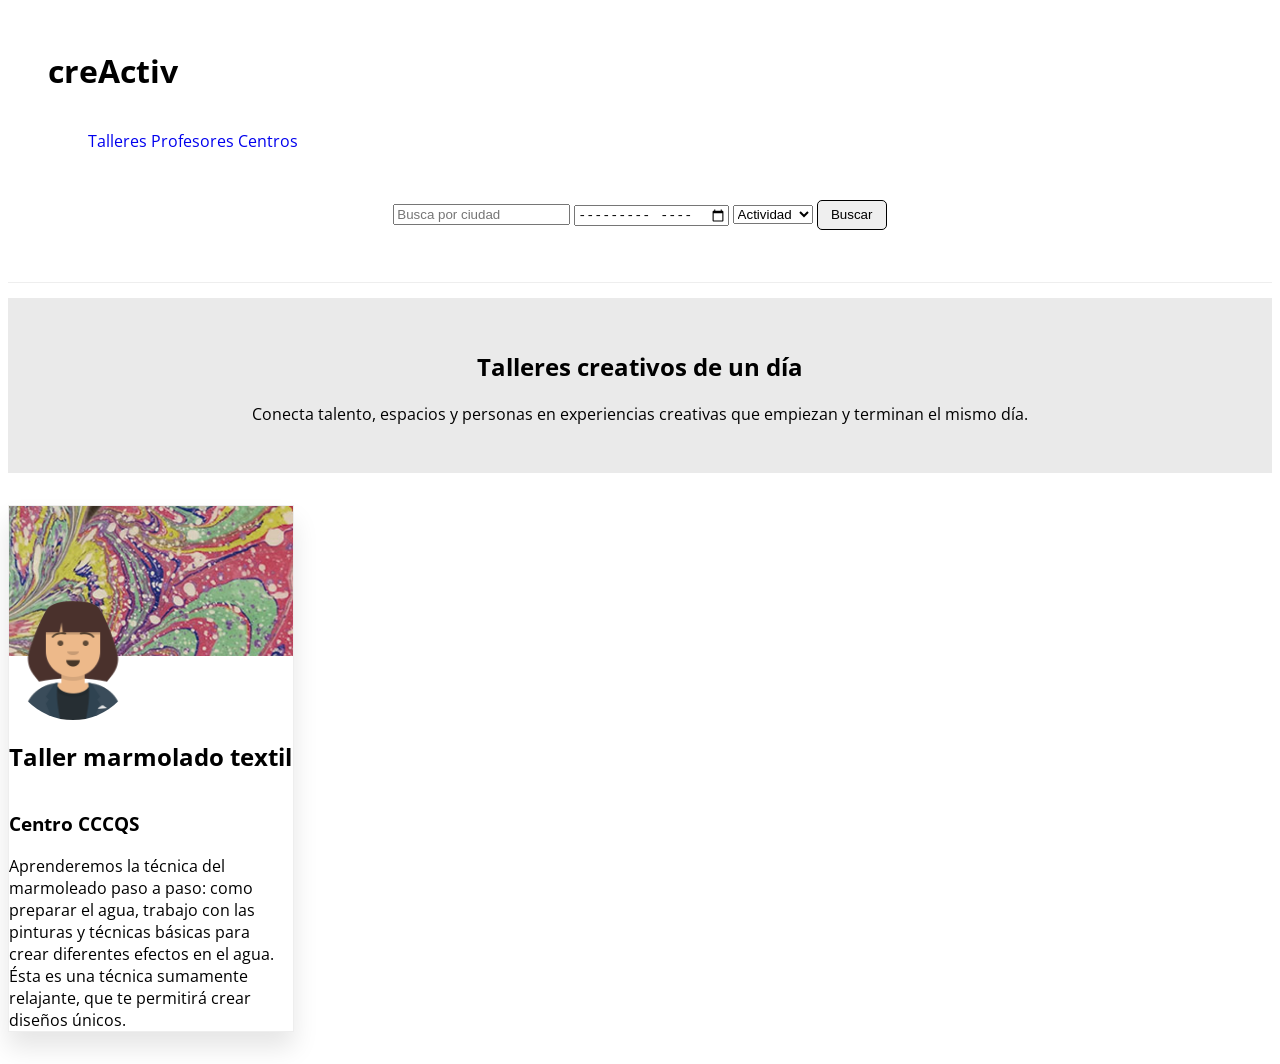
==== index.html @ 01eb18e7 "iniciar estructura" ====
<!DOCTYPE html>
<html lang="es">
<head>
    <meta charset="UTF-8">
    <meta name="viewport" content="width=device-width, initial-scale=1.0">
    <title>creActiv</title>
    <meta name="description" content="">
    <link rel="stylesheet" href="css/styles.css">
    <script src="js/script.js"></script>
    <link rel="preconnect" href="https://fonts.googleapis.com">
    <link rel="preconnect" href="https://fonts.gstatic.com" crossorigin>
    <link href="https://fonts.googleapis.com/css2?family=Open+Sans:ital,wght@0,300..800;1,300..800&display=swap" rel="stylesheet">
</head>
<body>
    <header class="header">
        <h1>creActiv</h1>

        <nav>
            <ul class="nav-list">
                <li><a href="taller.html" target="_blank">Talleres</a></li>
                <li><a href="#" target="_blank">Profesores</a></li>
                <li><a href="centro.html" target="_blank">Centros</a></li>
            </ul> 
        </nav>
        <section class="search-container">
            <form class="search-bar" method="get">
                <input type="text" name="place" id="place" placeholder="Busca por ciudad ">
                <input type="month" name="month" id="month">
                <select name="activity" id="activity">
                    <option value="actividad">Actividad</option>
                    <option value="pintura">Pintura</option>
                    <option value="textil">Textil</option>
                    <option value="ceramica">Cerámica</option>
                    <option value="crochet">Crochet</option>
                </select>
                <button type="submit">Buscar</button>
            </form>
        </section>
    </header>
    <main>
        <section class="claim">
            <h2>Talleres creativos de un día</h2>
            <p>Conecta talento, espacios y personas en experiencias creativas que empiezan y terminan el mismo día.</p>
        </section>
        <section class="product-container"> 
            <article class="product-card">
                <div class="product-img">
                    <img src="assets/img/taller/textilMarmolado.jpg" alt="">
                </div>
                    <img src="assets/img/profesor/profe1.png" alt="" class="social-img"> 
                <h2>
                    Taller marmolado textil
                </h2>
                <h3>Centro CCCQS</h3>
                <div class="product-desc">Aprenderemos la técnica del marmoleado paso a paso: como preparar el agua, trabajo con las pinturas y técnicas básicas para crear diferentes efectos en el agua. Ésta es una técnica sumamente relajante, que te permitirá crear diseños únicos.</div>

            </article>
        </section>

    </main>
    <footer>
    </footer>
    
</body>
</html>
---- css/styles.css ----
:root{
  --color-primary: #ED2311;
  
}



body{
  font-family: "Open Sans", sans-serif;
  font-optical-sizing: auto;
  font-weight: <weight>;
  font-style: normal;
  font-variation-settings: "wdth" 100;
}
button {
  padding: 0.5em 1em;
  margin-top: 0.5em;
  border: 1px solid black;
  border-radius: 5px;
}
section{
  margin-bottom: 2em;
}
/* Styles Header */
.header {
  padding: 20px 40px;
  border-bottom: 1px solid #eee;
  margin-bottom: 15px;
  box-sizing: content-box; /* Valor por defecto */

}
header nav{
    margin: 10x 0px;
    text-align: center;
    display: flex;
}
.nav-list li{
    display: inline-block;
    gap: 100px;
    justify-content: space-between;
}
.nav-list a{
    text-decoration: none;
}
.search-container{
  display: flex;
  justify-content: center;
  margin-top: 25px;
}

/*Styles Main */
.claim{
    padding: 2em;
    text-align: center;
    background: #eaeaea;
}


/*Styles Product-card */

.product-container img{
  width: 100%;
  height: auto;
}
.product-card {
  border: #eee solid 0.1em;
  box-shadow: 0px 1rem 1.5em rgba(0,0,0,0.1);
  display: flex;
  flex-direction: column;
}
.product-img{
  height: 150px;
  overflow: hidden;
}
.social-img{
  width: 128px!important;
  height: 128px!important;
  border-radius: 50%;
  margin-top: -64px;
}
/* Media Queries */
@media (min-width: 768px) {
.product-container{
  display: grid;
  grid-template-columns: repeat(3, 1fr);
  gap: 20px;
}
}
@media (min-width: 1280px) {
.product-container{
  display: grid;
  grid-template-columns: repeat(4, 1fr);
  gap: 40px;
}
}
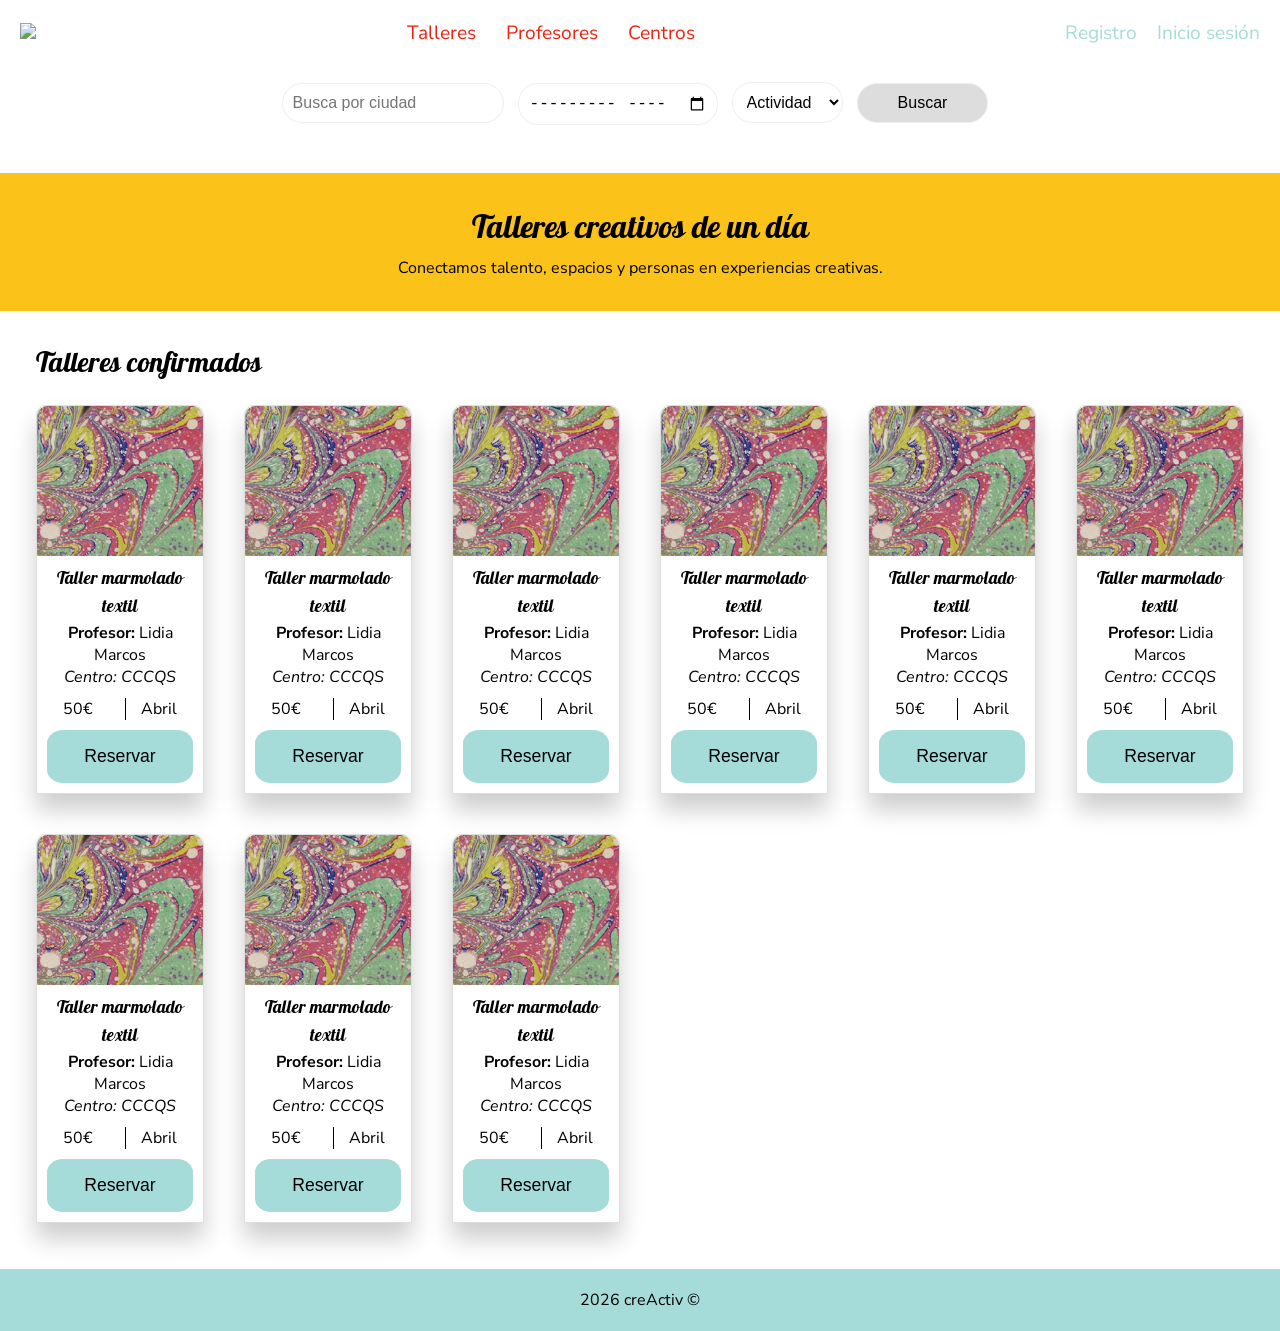
==== commit 7d32c6e7: "actualizar index - taller HTML y css" ====
--- a/index.html
+++ b/index.html
@@ -1,27 +1,36 @@
 <!DOCTYPE html>
 <html lang="es">
+
 <head>
     <meta charset="UTF-8">
     <meta name="viewport" content="width=device-width, initial-scale=1.0">
     <title>creActiv</title>
     <meta name="description" content="">
     <link rel="stylesheet" href="css/styles.css">
-    <script src="js/script.js"></script>
     <link rel="preconnect" href="https://fonts.googleapis.com">
     <link rel="preconnect" href="https://fonts.gstatic.com" crossorigin>
-    <link href="https://fonts.googleapis.com/css2?family=Open+Sans:ital,wght@0,300..800;1,300..800&display=swap" rel="stylesheet">
+    <link
+        href="https://fonts.googleapis.com/css2?family=Galada&family=Nunito+Sans:ital,opsz,wght@0,6..12,200..1000;1,6..12,200..1000&display=swap"
+        rel="stylesheet">
+    <link rel="shortcut icon" href="assets/img/ui/creActiveFavicon.png" type="image/x-icon">
 </head>
+
 <body>
-    <header class="header">
-        <h1>creActiv</h1>
-
+    <header class="nav-header">
+        <a href="index.html" target="_blank" rel=""><img class="logo" src="assets/img/ui/creActiveLogo.jpg"></a>
         <nav>
             <ul class="nav-list">
-                <li><a href="taller.html" target="_blank">Talleres</a></li>
-                <li><a href="#" target="_blank">Profesores</a></li>
-                <li><a href="centro.html" target="_blank">Centros</a></li>
-            </ul> 
+                <li><a href="taller.html" target="_self">Talleres</a></li>
+                <li><a href="#" target="_self">Profesores</a></li>
+                <li><a href="centro.html" target="_self">Centros</a></li>
+            </ul>
         </nav>
+        <div class="login">
+            <a href="#">Registro</a>
+            <a href="#">Inicio sesión</a>
+        </div>
+    </header>
+    <main>
         <section class="search-container">
             <form class="search-bar" method="get">
                 <input type="text" name="place" id="place" placeholder="Busca por ciudad ">
@@ -36,30 +45,154 @@
                 <button type="submit">Buscar</button>
             </form>
         </section>
-    </header>
-    <main>
         <section class="claim">
             <h2>Talleres creativos de un día</h2>
-            <p>Conecta talento, espacios y personas en experiencias creativas que empiezan y terminan el mismo día.</p>
+            <p>Conectamos talento, espacios y personas en experiencias creativas.</p>
         </section>
-        <section class="product-container"> 
-            <article class="product-card">
-                <div class="product-img">
-                    <img src="assets/img/taller/textilMarmolado.jpg" alt="">
-                </div>
-                    <img src="assets/img/profesor/profe1.png" alt="" class="social-img"> 
-                <h2>
-                    Taller marmolado textil
-                </h2>
-                <h3>Centro CCCQS</h3>
-                <div class="product-desc">Aprenderemos la técnica del marmoleado paso a paso: como preparar el agua, trabajo con las pinturas y técnicas básicas para crear diferentes efectos en el agua. Ésta es una técnica sumamente relajante, que te permitirá crear diseños únicos.</div>
-
-            </article>
-        </section>
+        <h3 class="product-title">Talleres confirmados</h2>
+            <section class="product-container">
+                <article class="product-card">
+                    <div class="product-img">
+                        <img src="assets/img/taller/textilMarmolado.jpg" alt="">
+                    </div>
+                    <div class="product-short-desc">
+                        <h4>Taller marmolado textil</h4>
+                        <p><b>Profesor:</b> Lidia Marcos</p>
+                        <p><i>Centro: CCCQS</i></p>
+                        <div class="product-price-data">
+                            <div>50€ </div>
+                            <div>Abril</div>
+                        </div>
+                        <button>Reservar</button>
+                    </div>
+                </article>
+                <article class="product-card">
+                    <div class="product-img">
+                        <img src="assets/img/taller/textilMarmolado.jpg" alt="">
+                    </div>
+                    <div class="product-short-desc">
+                        <h4>Taller marmolado textil</h4>
+                        <p><b>Profesor:</b> Lidia Marcos</p>
+                        <p><i>Centro: CCCQS</i></p>
+                        <div class="product-price-data">
+                            <div>50€ </div>
+                            <div>Abril</div>
+                        </div>
+                        <button>Reservar</button>
+                    </div>
+                </article>
+                <article class="product-card">
+                    <div class="product-img">
+                        <img src="assets/img/taller/textilMarmolado.jpg" alt="">
+                    </div>
+                    <div class="product-short-desc">
+                        <h4>Taller marmolado textil</h4>
+                        <p><b>Profesor:</b> Lidia Marcos</p>
+                        <p><i>Centro: CCCQS</i></p>
+                        <div class="product-price-data">
+                            <div>50€ </div>
+                            <div>Abril</div>
+                        </div>
+                        <button>Reservar</button>
+                    </div>
+                </article>
+                <article class="product-card">
+                    <div class="product-img">
+                        <img src="assets/img/taller/textilMarmolado.jpg" alt="">
+                    </div>
+                    <div class="product-short-desc">
+                        <h4>Taller marmolado textil</h4>
+                        <p><b>Profesor:</b> Lidia Marcos</p>
+                        <p><i>Centro: CCCQS</i></p>
+                        <div class="product-price-data">
+                            <div>50€ </div>
+                            <div>Abril</div>
+                        </div>
+                        <button>Reservar</button>
+                    </div>
+                </article>
+                <article class="product-card">
+                    <div class="product-img">
+                        <img src="assets/img/taller/textilMarmolado.jpg" alt="">
+                    </div>
+                    <div class="product-short-desc">
+                        <h4>Taller marmolado textil</h4>
+                        <p><b>Profesor:</b> Lidia Marcos</p>
+                        <p><i>Centro: CCCQS</i></p>
+                        <div class="product-price-data">
+                            <div>50€ </div>
+                            <div>Abril</div>
+                        </div>
+                        <button>Reservar</button>
+                    </div>
+                </article>
+                <article class="product-card">
+                    <div class="product-img">
+                        <img src="assets/img/taller/textilMarmolado.jpg" alt="">
+                    </div>
+                    <div class="product-short-desc">
+                        <h4>Taller marmolado textil</h4>
+                        <p><b>Profesor:</b> Lidia Marcos</p>
+                        <p><i>Centro: CCCQS</i></p>
+                        <div class="product-price-data">
+                            <div>50€ </div>
+                            <div>Abril</div>
+                        </div>
+                        <button>Reservar</button>
+                    </div>
+                </article>
+                <article class="product-card">
+                    <div class="product-img">
+                        <img src="assets/img/taller/textilMarmolado.jpg" alt="">
+                    </div>
+                    <div class="product-short-desc">
+                        <h4>Taller marmolado textil</h4>
+                        <p><b>Profesor:</b> Lidia Marcos</p>
+                        <p><i>Centro: CCCQS</i></p>
+                        <div class="product-price-data">
+                            <div>50€ </div>
+                            <div>Abril</div>
+                        </div>
+                        <button>Reservar</button>
+                    </div>
+                </article>
+                <article class="product-card">
+                    <div class="product-img">
+                        <img src="assets/img/taller/textilMarmolado.jpg" alt="">
+                    </div>
+                    <div class="product-short-desc">
+                        <h4>Taller marmolado textil</h4>
+                        <p><b>Profesor:</b> Lidia Marcos</p>
+                        <p><i>Centro: CCCQS</i></p>
+                        <div class="product-price-data">
+                            <div>50€ </div>
+                            <div>Abril</div>
+                        </div>
+                        <button>Reservar</button>
+                    </div>
+                </article>
+                <article class="product-card">
+                    <div class="product-img">
+                        <img src="assets/img/taller/textilMarmolado.jpg" alt="">
+                    </div>
+                    <div class="product-short-desc">
+                        <h4>Taller marmolado textil</h4>
+                        <p><b>Profesor:</b> Lidia Marcos</p>
+                        <p><i>Centro: CCCQS</i></p>
+                        <div class="product-price-data">
+                            <div>50€ </div>
+                            <div>Abril</div>
+                        </div>
+                        <button>Reservar</button>
+                    </div>
+                </article>
+            </section>
 
     </main>
     <footer>
+        <p>2026 creActiv &copy;</p>
     </footer>
-    
+    <script src="js/script.js"></script>
 </body>
+
 </html>
--- a/css/styles.css
+++ b/css/styles.css
@@ -1,95 +1,284 @@
-:root{
+:root {
   --color-primary: #ED2311;
-  
-}
-
-
-
-body{
-  font-family: "Open Sans", sans-serif;
+  --color-secondary: #a5dbd8;
+  --color-third: #fbc31a;
+}
+
+* {
+  box-sizing: border-box;
+  margin: 0;
+  padding: 0;
+}
+
+body {
+  font-family: "Nunito Sans", sans-serif;
   font-optical-sizing: auto;
   font-weight: <weight>;
   font-style: normal;
-  font-variation-settings: "wdth" 100;
-}
-button {
-  padding: 0.5em 1em;
-  margin-top: 0.5em;
-  border: 1px solid black;
-  border-radius: 5px;
-}
-section{
+  font-variation-settings:
+    "wdth" 100,
+    "YTLC" 500;
+}
+
+h1,
+h2,
+h3,
+h4,
+h5,
+h6 {
+  font-family: "Galada", cursive;
+  font-weight: 400;
+  font-style: normal;
+
+}
+
+section {
   margin-bottom: 2em;
-}
+  padding: 1em;
+}
+
+footer {
+  text-align: center;
+  background-color: var(--color-secondary);
+  margin-top: 30px;
+  padding: 20px;
+}
+
 /* Styles Header */
-.header {
+.nav-header {
+  display: flex;
+  justify-content: space-between;
+  align-items: center;
+  font-size: 1.2rem;
   padding: 20px 40px;
-  border-bottom: 1px solid #eee;
-  margin-bottom: 15px;
-  box-sizing: content-box; /* Valor por defecto */
-
-}
-header nav{
-    margin: 10x 0px;
-    text-align: center;
-    display: flex;
-}
-.nav-list li{
-    display: inline-block;
-    gap: 100px;
-    justify-content: space-between;
-}
-.nav-list a{
-    text-decoration: none;
-}
-.search-container{
+}
+
+.logo {
+  width: auto;
+  height: 100px;
+}
+
+.nav-list {
+  display: flex;
+  gap: 60px;
+  list-style: none;
+  margin: 0;
+  padding: 0;
+}
+
+.nav-list a {
+  text-decoration: none;
+  color: var(--color-primary);
+}
+
+.login {
+  display: flex;
+  gap: 20px;
+}
+
+.login a {
+  text-decoration: none;
+  color: var(--color-secondary);
+}
+
+
+/*Styles Main */
+
+.search-container {
   display: flex;
   justify-content: center;
   margin-top: 25px;
 }
 
-/*Styles Main */
-.claim{
-    padding: 2em;
-    text-align: center;
-    background: #eaeaea;
-}
-
+.search-bar input,
+.search-bar select {
+  border: 1px solid #eee;
+  border-radius: 20px;
+  background-color: #fff;
+  font-size: 1rem;
+  margin-right: 10px;
+  padding: 20px;
+}
+
+.search-bar button {
+  border: 1px solid #eee;
+  border-radius: 20px;
+  background-color: #ddd;
+  font-size: 1rem;
+  margin-right: 10px;
+  padding: 20px 40px;
+}
+
+.claim {
+  text-align: center;
+  background: var(--color-third);
+  padding: 2em;
+}
+
+.claim h2 {
+  font-size: 2rem;
+}
 
 /*Styles Product-card */
-
-.product-container img{
+.product-title {
+  margin-left: 36px;
+  font-size: 1.75rem;
+}
+
+.product-container {
+  margin: 0 20px;
+}
+
+.product-container img {
   width: 100%;
   height: auto;
 }
+
 .product-card {
-  border: #eee solid 0.1em;
-  box-shadow: 0px 1rem 1.5em rgba(0,0,0,0.1);
+  border: 0.1em solid #ddd;
+  border-radius: 10px 10px 0 0;
+  box-shadow: 0 1em 1.5em rgba(0, 0, 0, 0.2);
   display: flex;
   flex-direction: column;
 }
-.product-img{
+
+.product-img {
+  overflow: hidden;
+  border-radius: 10px 10px 0 0;
   height: 150px;
-  overflow: hidden;
-}
-.social-img{
-  width: 128px!important;
-  height: 128px!important;
-  border-radius: 50%;
-  margin-top: -64px;
-}
+}
+
+.product-short-desc {
+  padding: 10px;
+  text-align: center;
+}
+
+.product-short-desc h4 {
+  font-size: 1.1rem;
+}
+
+.product-short-desc button {
+  background-color: var(--color-secondary);
+  border: none;
+  border-radius: 1rem / 25%;
+  box-sizing: border-box;
+  color: inherit;
+  font-size: 1.1rem;
+  padding: 1rem;
+  transition: background-color 0.5s ease;
+  width: 100%;
+}
+
+.product-short-desc button:hover {
+  cursor: pointer;
+  background-color: #85B1AF;
+}
+
+.product-price-data {
+  display: flex;
+  justify-content: space-evenly;
+  padding: 10px 0;
+}
+
+.product-price-data :first-child {
+  border-right: 1px solid black;
+  padding-right: 2rem;
+}
+
+/*  Page workshop  */
+#main{
+  width: 50%;
+  display: grid;
+}
+#aside{
+  width: 50%;
+  display: grid;
+}
+/* Info workshop*/
+.workshop-info{
+display: grid;
+grid-auto-columns: repeat(2, 1fr);
+}
+/* Gallery */
+.workshop-gallery{
+
+
+}
+.workshop-gallery img{
+  width: 250px%;
+}
+
 /* Media Queries */
+@media (max-width: 480px) {
+
+  .nav-header {
+    flex-direction: column;
+  }
+
+  .product-container {
+    display: grid;
+    grid-template-columns: repeat(1, 1fr);
+    gap: 20px;
+  }
+
+  .search-container {
+    margin-top: 0;
+    flex-direction: column;
+  }
+
+  .search-bar input,
+  .search-bar select {
+    padding: 10px;
+  }
+
+  .search-bar button {
+    padding: 10px 40px;
+  }
+
+}
+
 @media (min-width: 768px) {
-.product-container{
-  display: grid;
-  grid-template-columns: repeat(3, 1fr);
-  gap: 20px;
-}
-}
+  .product-container {
+    display: grid;
+    grid-template-columns: repeat(3, 1fr);
+    gap: 20px;
+  }
+
+  .nav-header {
+    padding: 20px;
+  }
+
+  .logo {
+    width: auto;
+    height: 80px;
+  }
+
+  .nav-list {
+    gap: 30px;
+  }
+
+  -login {
+    gap: 10px;
+  }
+
+  .search-container {
+    margin-top: 0;
+  }
+
+  .search-bar input,
+  .search-bar select {
+    padding: 10px;
+  }
+
+  .search-bar button {
+    padding: 10px 40px;
+  }
+}
+
 @media (min-width: 1280px) {
-.product-container{
-  display: grid;
-  grid-template-columns: repeat(4, 1fr);
-  gap: 40px;
-}
+  .product-container {
+    display: grid;
+    grid-template-columns: repeat(6, 1fr);
+    gap: 40px;
+  }
 }
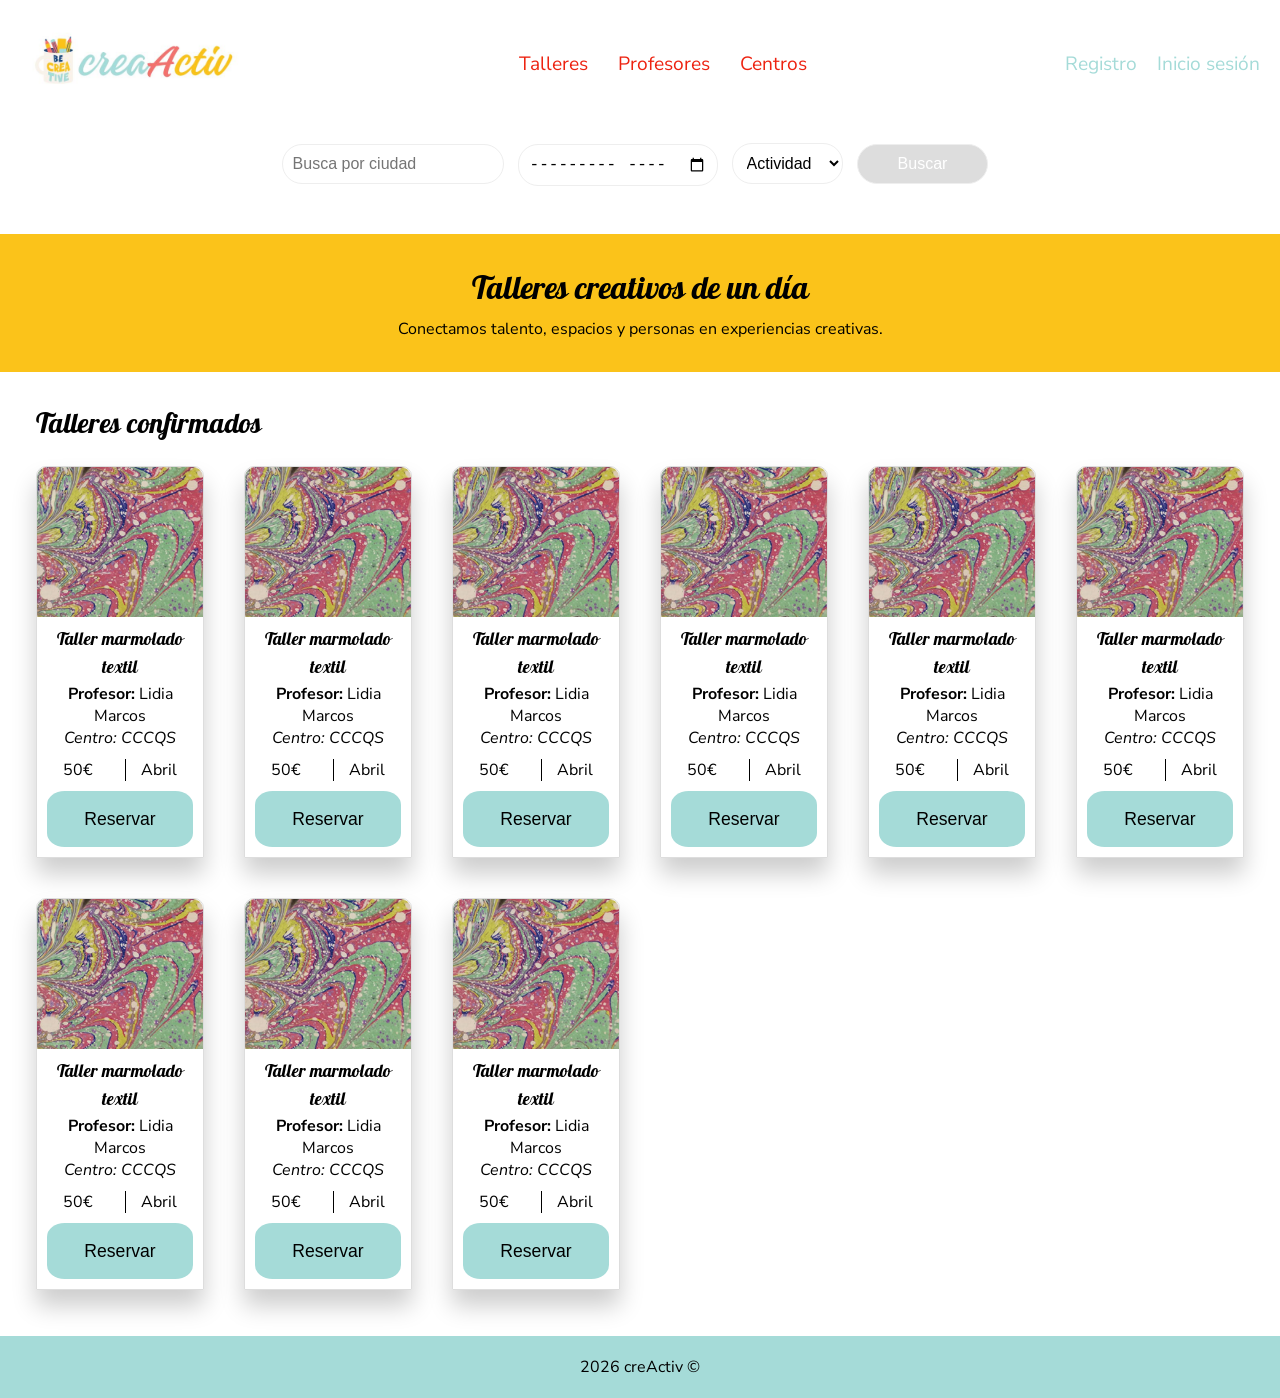
==== commit 5ee88984: "actualizacion contenido taller y cento y cambios css" ====
--- a/index.html
+++ b/index.html
@@ -32,7 +32,7 @@
     </header>
     <main>
         <section class="search-container">
-            <form class="search-bar" method="get">
+            <form class="search-bar" method="get" action="taller.html">
                 <input type="text" name="place" id="place" placeholder="Busca por ciudad ">
                 <input type="month" name="month" id="month">
                 <select name="activity" id="activity">
--- a/css/styles.css
+++ b/css/styles.css
@@ -42,6 +42,18 @@
   background-color: var(--color-secondary);
   margin-top: 30px;
   padding: 20px;
+  clear: both;
+}
+
+button {
+  border: 1px solid #eee;
+  border-radius: 20px;
+  background-color: var(--color-primary);
+  color: #fff;
+  font-size: 1rem;
+  cursor: pointer;
+  margin-right: 10px;
+  padding: 20px 40px;
 }
 
 /* Styles Header */
@@ -160,11 +172,11 @@
 .product-short-desc button {
   background-color: var(--color-secondary);
   border: none;
-  border-radius: 1rem / 25%;
+  border-radius: 1em / 25%;
   box-sizing: border-box;
   color: inherit;
   font-size: 1.1rem;
-  padding: 1rem;
+  padding: 1em;
   transition: background-color 0.5s ease;
   width: 100%;
 }
@@ -182,36 +194,123 @@
 
 .product-price-data :first-child {
   border-right: 1px solid black;
-  padding-right: 2rem;
+  padding-right: 2em;
 }
 
 /*  Page workshop  */
-#main{
-  width: 50%;
+#main {
+  width: 60%;
   display: grid;
-}
-#aside{
-  width: 50%;
+  float: left;
+  padding: 10px 40px;
+}
+
+/* Info workshop*/
+.workshop-info {
   display: grid;
-}
-/* Info workshop*/
-.workshop-info{
-display: grid;
-grid-auto-columns: repeat(2, 1fr);
-}
+  grid-auto-columns: repeat(2, 1fr);
+}
+
 /* Gallery */
-.workshop-gallery{
-
-
-}
-.workshop-gallery img{
-  width: 250px%;
-}
+.workshop-gallery {
+  display: grid;
+  grid-template-columns: repeat(2, 1fr);
+  gap: 5px;
+}
+
+.workshop-gallery img {
+  width: 100%;
+  max-height: 260px;
+}
+
+.workshop-gallery img:nth-child(4n+1) {
+  border-radius: 36px 6px 6px 6px;
+}
+
+.workshop-gallery img:nth-child(4n+2) {
+  border-radius: 6px 36px 6px 6px;
+}
+
+.workshop-gallery img:nth-child(4n+3) {
+  border-radius: 6px 6px 6px 36px;
+}
+
+.workshop-gallery img:nth-child(4n+4) {
+  border-radius: 6px 6px 36px 6px;
+}
+
+.workshop-desc {
+  padding: 20px;
+}
+
+.workshop-desc ol {
+  padding-left: 2em;
+}
+
+.workshop-desc h3 {
+  padding: 10px 0;
+}
+
+#aside {
+  display: grid;
+  padding: 10px 40px;
+  width: 40%;
+}
+
+aside h1 {
+  padding-top: 0.4em;
+}
+
+.teacher,
+.workshop-price,
+.workshop-date {
+  display: flex;
+  gap: 20px;
+  margin-top: 20px;
+}
+
+.teacher-pic {
+  border-radius: 50%;
+  width: 100px;
+  height: 100px;
+}
+
+.teacher p {
+  padding-top: 25px;
+}
+
+.workshop-price {
+  border: 1px none rgba(0, 0, 0, 0.5);
+  border-radius: 15px;
+  padding: 1em;
+  margin-left: 2em;
+  margin-right: 2em;
+}
+
+.workshop__p-red {
+  color: var(--color-primary);
+}
+
+.workshop-date {
+  border: 1px solid rgba(0, 0, 0, 0.5);
+  border-radius: 15px;
+  padding: 1em;
+  margin-left: 2em;
+  margin-right: 2em;
+}
+
+.workshop-price,
+.workshop-date {
+  justify-content: space-between;
+  margin-left: 2em;
+}
+
 
 /* Media Queries */
 @media (max-width: 480px) {
 
   .nav-header {
+    display: flex;
     flex-direction: column;
   }
 
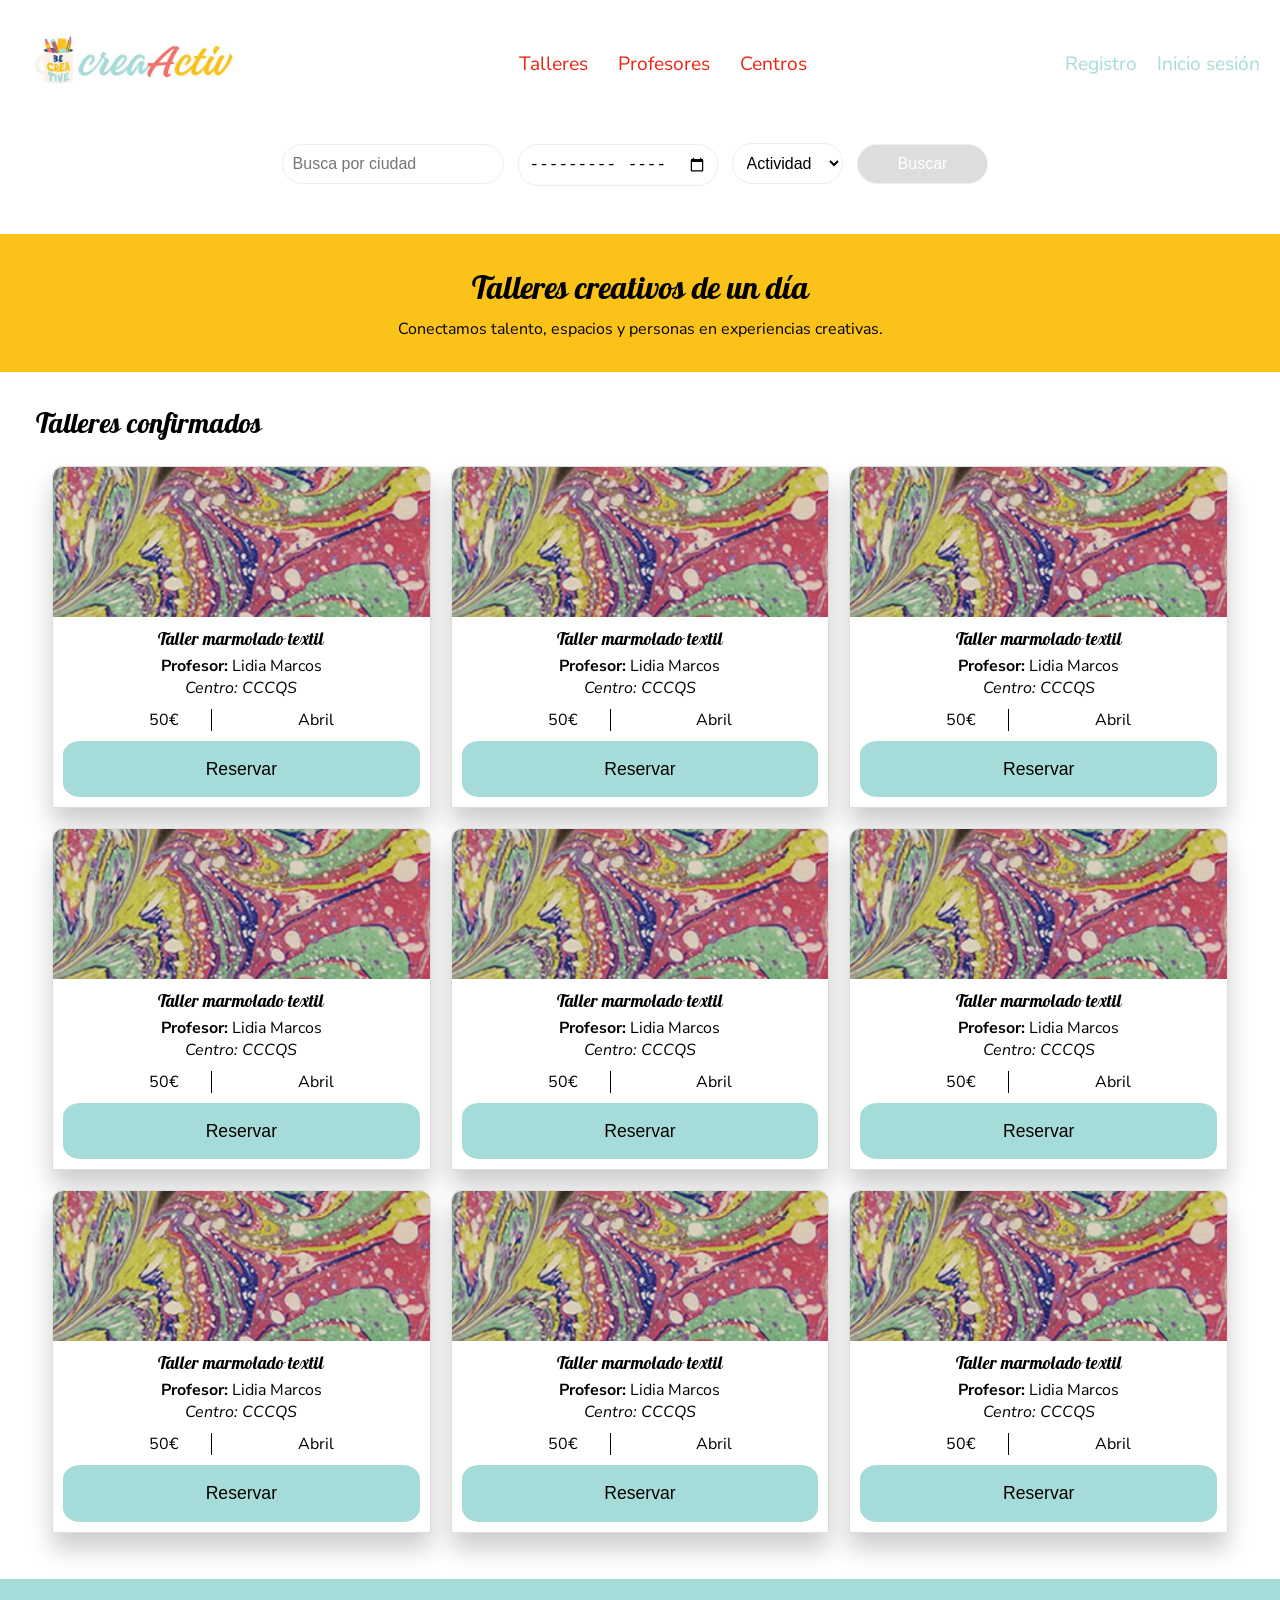
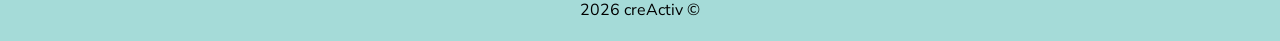
==== commit 25e30998: "actualizacion estilos contenido de las tres páginas" ====
--- a/index.html
+++ b/index.html
@@ -16,23 +16,23 @@
 </head>
 
 <body>
-    <header class="nav-header">
-        <a href="index.html" target="_blank" rel=""><img class="logo" src="assets/img/ui/creActiveLogo.jpg"></a>
-        <nav>
-            <ul class="nav-list">
-                <li><a href="taller.html" target="_self">Talleres</a></li>
-                <li><a href="#" target="_self">Profesores</a></li>
-                <li><a href="centro.html" target="_self">Centros</a></li>
-            </ul>
-        </nav>
-        <div class="login">
-            <a href="#">Registro</a>
-            <a href="#">Inicio sesión</a>
+    <header>
+        <div class="nav-header">
+            <a href="index.html" target="_self" rel=""><img class="logo" src="assets/img/ui/creActiveLogo.jpg"></a>
+            <nav>
+                <ul class="nav-list">
+                    <li><a href="taller.html" target="_self">Talleres</a></li>
+                    <li><a href="#" target="_self">Profesores</a></li>
+                    <li><a href="#" target="_self">Centros</a></li>
+                </ul>
+            </nav>
+            <div class="login">
+                <a href="registro.html">Registro</a>
+                <a href="#">Inicio sesión</a>
+            </div>
         </div>
-    </header>
-    <main>
         <section class="search-container">
-            <form class="search-bar" method="get" action="taller.html">
+            <form class="search-bar" method="get" action="index.html">
                 <input type="text" name="place" id="place" placeholder="Busca por ciudad ">
                 <input type="month" name="month" id="month">
                 <select name="activity" id="activity">
@@ -45,6 +45,8 @@
                 <button type="submit">Buscar</button>
             </form>
         </section>
+    </header>
+    <main>
         <section class="claim">
             <h2>Talleres creativos de un día</h2>
             <p>Conectamos talento, espacios y personas en experiencias creativas.</p>
--- a/css/styles.css
+++ b/css/styles.css
@@ -2,6 +2,7 @@
   --color-primary: #ED2311;
   --color-secondary: #a5dbd8;
   --color-third: #fbc31a;
+  --color-third-trasp: rgba(251, 195, 26, 0.2);
 }
 
 * {
@@ -34,7 +35,7 @@
 
 section {
   margin-bottom: 2em;
-  padding: 1em;
+  padding: 1em 2em;
 }
 
 footer {
@@ -45,15 +46,8 @@
   clear: both;
 }
 
-button {
-  border: 1px solid #eee;
-  border-radius: 20px;
-  background-color: var(--color-primary);
-  color: #fff;
-  font-size: 1rem;
-  cursor: pointer;
-  margin-right: 10px;
-  padding: 20px 40px;
+ol {
+  padding: 0 4em 2em;
 }
 
 /* Styles Header */
@@ -243,10 +237,6 @@
   padding: 20px;
 }
 
-.workshop-desc ol {
-  padding-left: 2em;
-}
-
 .workshop-desc h3 {
   padding: 10px 0;
 }
@@ -305,6 +295,65 @@
   margin-left: 2em;
 }
 
+/* From generic*/
+.form-display-radio {
+  display: flex;
+  justify-content: space-between;
+  gap: 50px;
+  padding-bottom: 1em;
+  width: 45%;
+}
+
+.form-basic-dat {}
+
+select {
+  width: max-content;
+  padding: 0.7em;
+}
+
+input {
+  border: none;
+  border-bottom: 1px solid var(--color-primary);
+  width: min-content;
+
+}
+
+label {
+  padding-right: 15px;
+}
+
+fieldset,
+textarea {
+  padding: 1em;
+  width: fit-content;
+}
+
+button {
+  border: 1px solid #eee;
+  border-radius: 20px;
+  background-color: var(--color-primary);
+  color: #fff;
+  font-size: 1rem;
+  cursor: pointer;
+  margin-right: 10px;
+  padding: 20px 40px;
+}
+
+.card {
+  display: grid;
+  grid-template-columns: repeat(2, 1fr);
+  gap: 40px;
+  padding: 20px 10px;
+}
+
+.info-card {
+  border: 0.1em solid #ddd;
+  border-radius: 10px 10px 0 0;
+  box-shadow: 0 1em 1.5em rgba(0, 0, 0, 0.2);
+  display: flex;
+  flex-direction: column;
+  padding: 20px;
+}
 
 /* Media Queries */
 @media (max-width: 480px) {
@@ -323,17 +372,57 @@
   .search-container {
     margin-top: 0;
     flex-direction: column;
-  }
-
-  .search-bar input,
-  .search-bar select {
-    padding: 10px;
-  }
-
-  .search-bar button {
-    padding: 10px 40px;
-  }
-
+    text-align: center;
+  }
+
+  #month,
+  #activity {
+    display: none;
+  }
+
+  .search-bar input {
+    max-width: 50%;
+  }
+
+  .login {
+    position: absolute;
+    top: 5px;
+    right: 20px;
+    font-size: 0.7em;
+  }
+
+  #main {
+    width: 100%;
+    padding: 0;
+  }
+
+  #aside {
+    width: 100%;
+    padding: 1em;
+  }
+
+  ol {
+    padding: 0 1em 2em 1em;
+  }
+
+  .card {
+    display: block;
+    padding: 20px;
+  }
+
+  section {
+    padding: 1em;
+  }
+
+  .button-form {
+    width: 80%;
+    margin: 2em;
+  }
+}
+
+.form-display-radio {
+  display: block;
+  width: 100%;
 }
 
 @media (min-width: 768px) {
@@ -372,6 +461,30 @@
   .search-bar button {
     padding: 10px 40px;
   }
+
+  .form-display-radio {
+    display: flex;
+    width: 100%;
+    justify-content: center;
+  }
+
+  .form-basic-dat {
+    display: inline-flex;
+    flex-direction: row;
+    align-items: center;
+    width: 35%;
+    justify-content: flex-start;
+    padding: 5px 10px;
+    margin-bottom: 1em;
+  }
+}
+
+.form-basic-dat-tag {
+  display: grid;
+  grid-template-columns: repeat(2, 1fr);
+  justify-items: center;
+
+}
 }
 
 @media (min-width: 1280px) {
